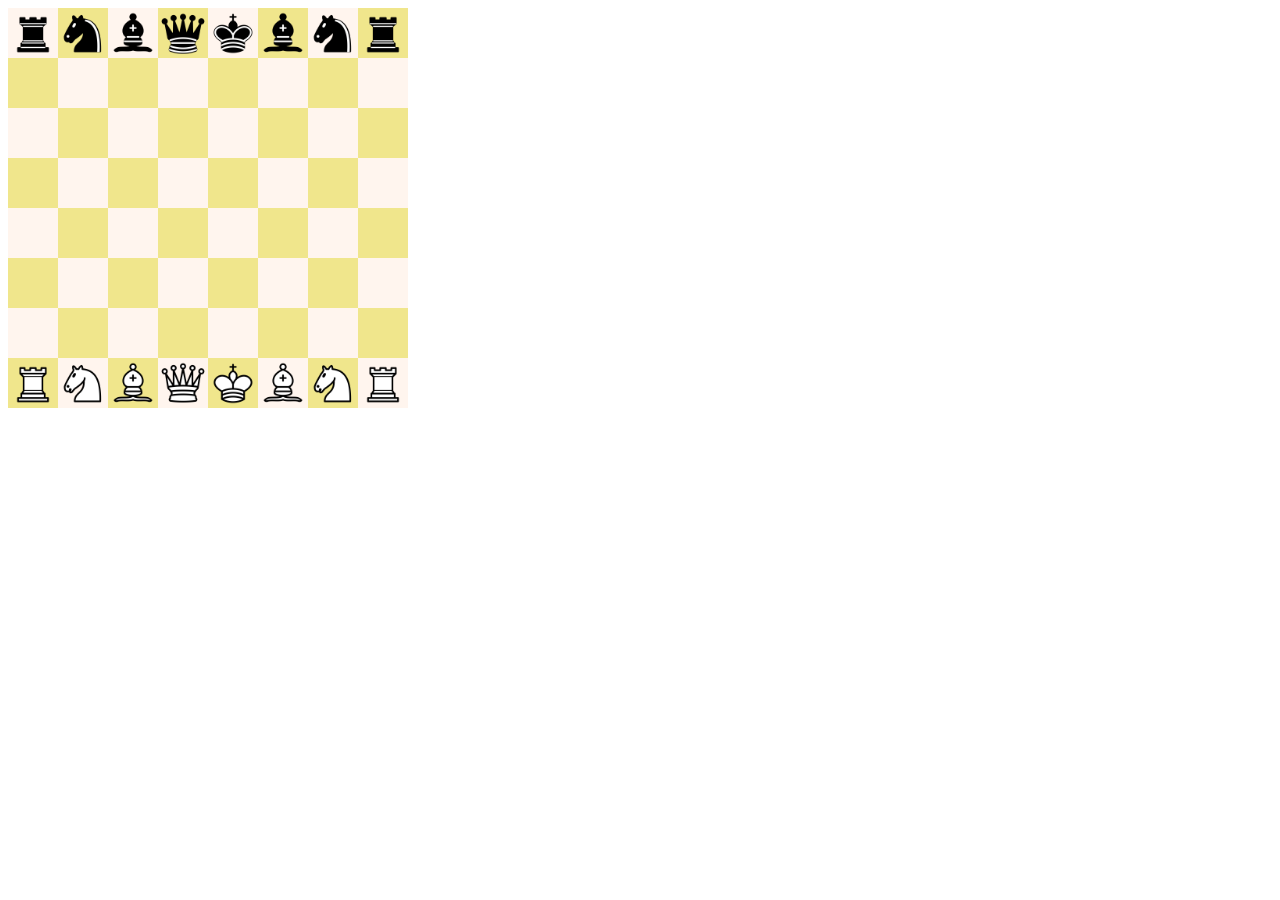
==== chess.html @ 0d87a12b "initial commit" ====
<!DOCTYPE html>
<html lang="en">
<head>
    <link rel="stylesheet" href="chess.css"/>
    <script src="jquery-3.5.1.min.js"></script>
    <script src="chess.js"></script>
    <meta charset="UTF-8">
    <title>Chess</title>
</head>
<body>
    <div class="board"></div>
</body>
</html>
---- chess.css ----
.board {
    position: absolute;
    display: grid;
    grid-template-rows: repeat(8, 50px);
    grid-template-columns: repeat(8, 50px);
    background-color: black;
    z-index: 1;
}

.square {
    width: 100%;
    height: 100%;
    z-index: 2;
}

.piece {
    position: absolute;
    height: 50px;
    width: 50px;
    z-index: 3;
}
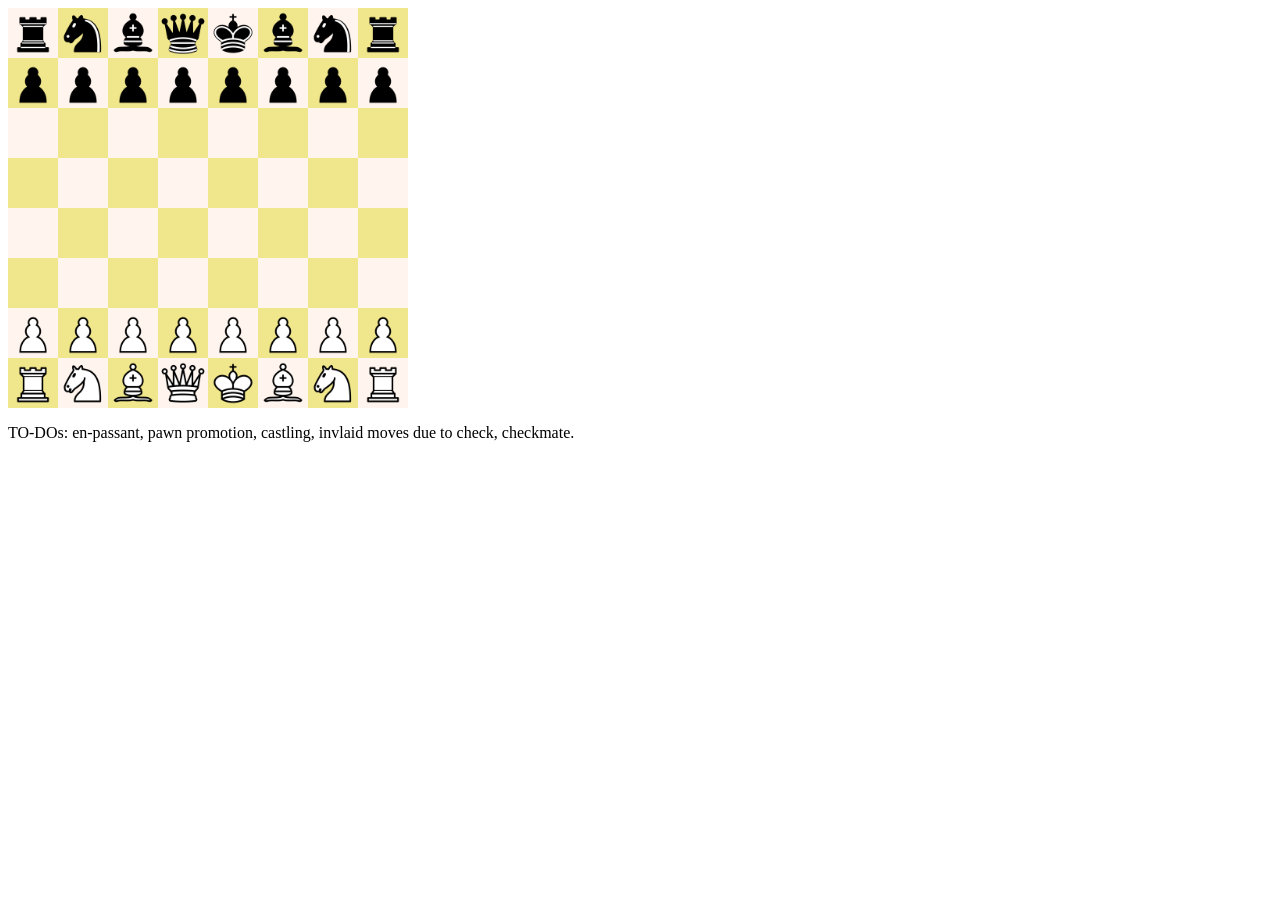
==== commit 6b56fbbf: "Create README, add to-do list" ====
--- a/chess.html
+++ b/chess.html
@@ -9,5 +9,7 @@
 </head>
 <body>
     <div class="board"></div>
+    <p>TO-DOs: en-passant, pawn promotion, castling, invlaid
+    moves due to check, checkmate.</p>
 </body>
 </html>
--- a/chess.css
+++ b/chess.css
@@ -1,9 +1,7 @@
 .board {
-    position: absolute;
     display: grid;
     grid-template-rows: repeat(8, 50px);
     grid-template-columns: repeat(8, 50px);
-    background-color: black;
     z-index: 1;
 }
 
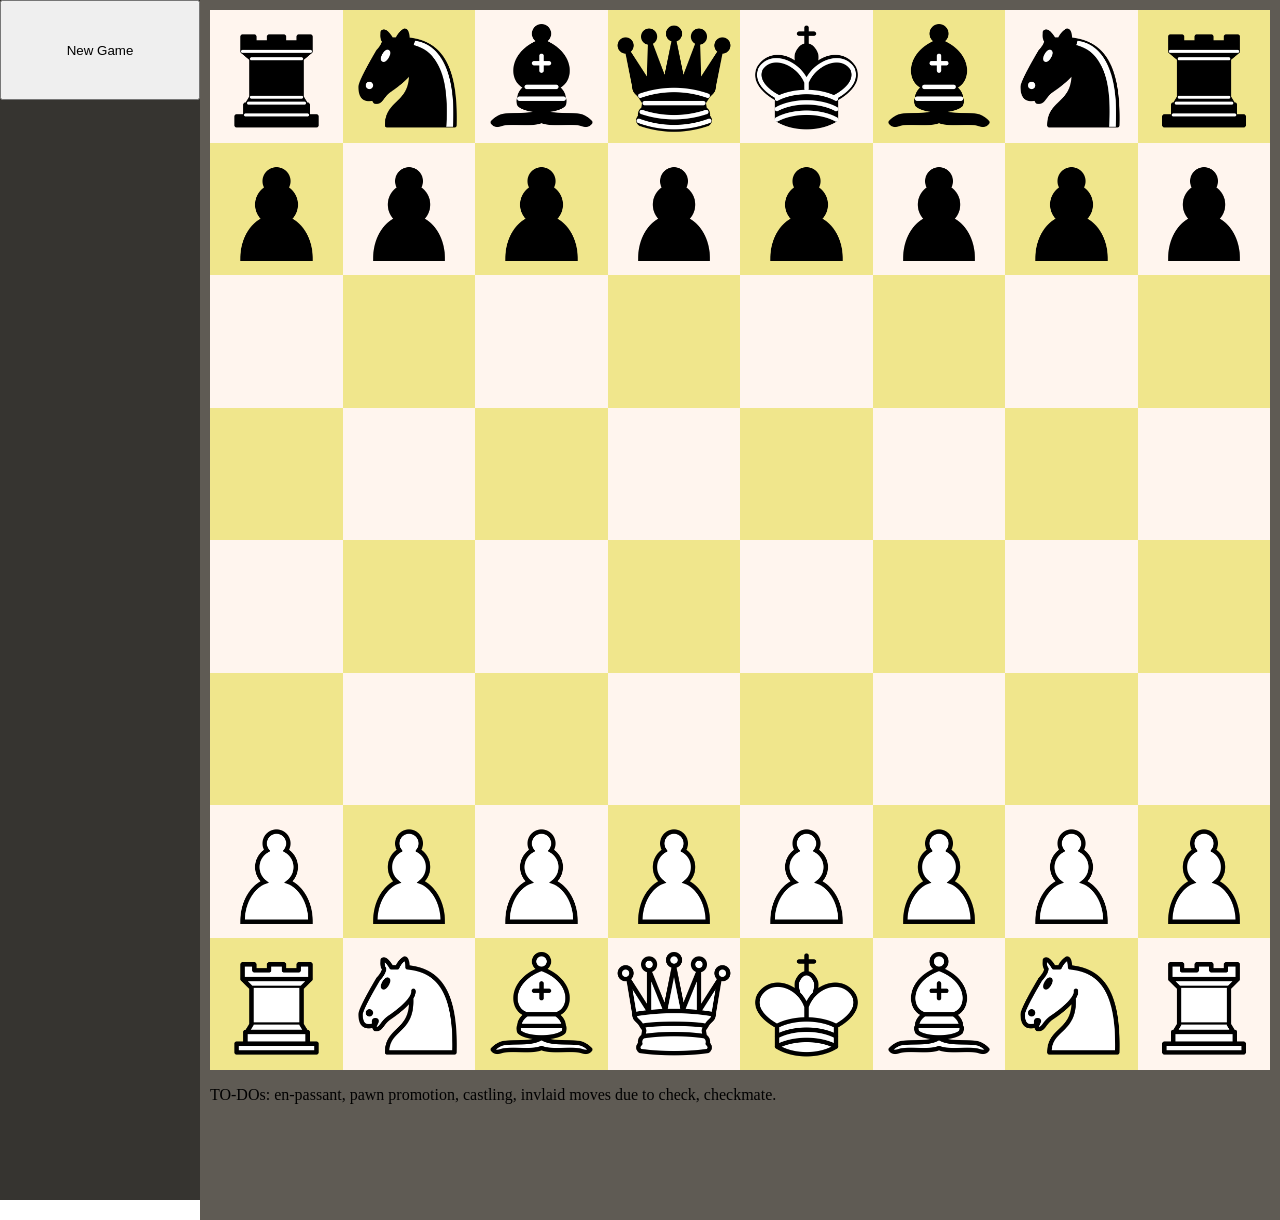
==== commit 3a98233a: "improve aesthetics, add new game button" ====
--- a/chess.html
+++ b/chess.html
@@ -3,13 +3,18 @@
 <head>
     <link rel="stylesheet" href="chess.css"/>
     <script src="jquery-3.5.1.min.js"></script>
-    <script src="chess.js"></script>
     <meta charset="UTF-8">
     <title>Chess</title>
 </head>
 <body>
-    <div class="board"></div>
-    <p>TO-DOs: en-passant, pawn promotion, castling, invlaid
-    moves due to check, checkmate.</p>
+    <div class="sidebar">
+      <button id="newGameButton" onclick="newGame()">New Game</button>
+    </div>
+    <div class="content">
+        <div class="board" id="board"></div>
+        <p>TO-DOs: en-passant, pawn promotion, castling, invlaid
+        moves due to check, checkmate.</p>
+    </div>
+    <script src="chess.js"></script>
 </body>
 </html>
--- a/chess.css
+++ b/chess.css
@@ -1,19 +1,50 @@
+body {
+  margin: 0px
+}
+
+.sidebar {
+    margin: 0;
+    padding: 0;
+    width: 200px;
+    background-color: #363430;
+    position: fixed;
+    height: 1200px;
+    overflow: auto;
+}
+
+.sidebar > button {
+    position: relative;
+    margin: 0;
+    width: 100%;
+    height: 100px;
+}
+
+.content {
+    position: static;
+    background-color: #5f5b54;  
+    margin-left: 200px;
+    height: 1200px;
+    overflow: auto;
+    padding: 10px;
+}
+
 .board {
+    grid-template-columns: repeat(8, 1fr);
     display: grid;
-    grid-template-rows: repeat(8, 50px);
-    grid-template-columns: repeat(8, 50px);
     z-index: 1;
 }
 
 .square {
-    width: 100%;
-    height: 100%;
+    position: relative;
+    content: "";
+    display: block;
+    padding-bottom: 100%;
     z-index: 2;
 }
 
 .piece {
     position: absolute;
-    height: 50px;
-    width: 50px;
+    height: 100%;
+    width: 100%;
     z-index: 3;
 }
